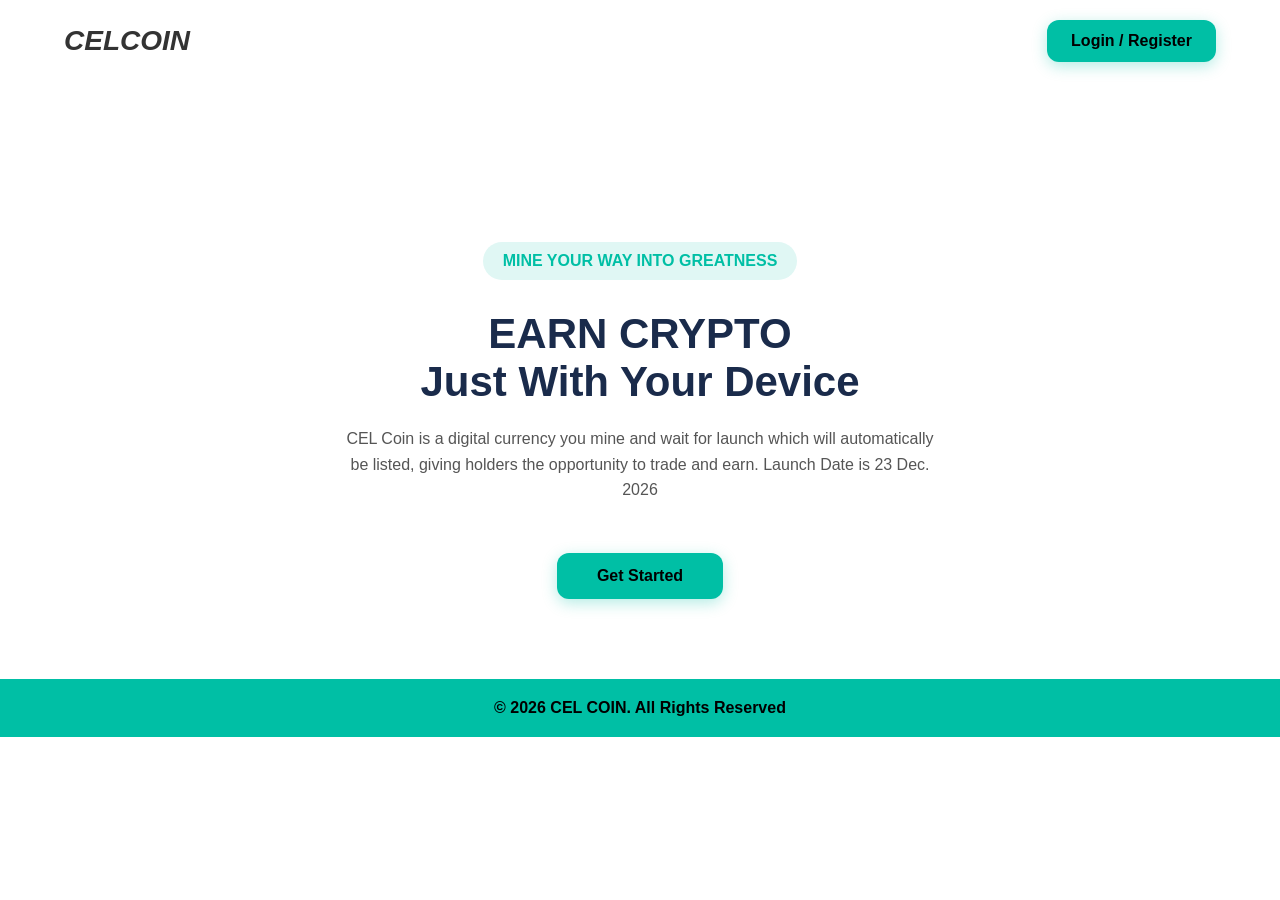
==== index.html @ f86c86c9 "Enhance login functionality with user data storage Added user email and ID storage on login for bett" ====
<!DOCTYPE html>
<html>
<head>
<title>CELCOIN</title>
<meta name="viewport" content="width=device-width, initial-scale=1.0">
<script src="//api.backendless.com/sdk/js/latest/backendless.min.js"></script>
<style>
*{margin:0; padding:0; box-sizing:border-box; font-family:'Segoe UI', Arial}
body{background:#fff; color:#333}
header{display:flex; justify-content:space-between; align-items:center; padding:20px 5%; background:#fff}
.logo{font-size:28px; font-weight:bold; font-style:italic}
.logo.cel{color:#aaa}.logo.coin{color:#00bfa5}
.btn-teal{background:#00bfa5; color:#000; padding:12px 24px; border:none; border-radius:12px; font-weight:bold; font-size:16px; cursor:pointer; box-shadow:0 4px 15px rgba(0,191,165,0.3)}
.hero{background:url('https://images.unsplash.com/photo-1558494949-ef010cbdcc31?w=1200') center/cover; padding:60px 5%; text-align:center; opacity:0.9}
.content{padding:40px 5%; text-align:center}
.badge{display:inline-block; background:#e0f7f4; color:#00bfa5; padding:10px 20px; border-radius:50px; font-weight:bold; margin-bottom:20px}
h1{font-size:42px; color:#1a2b4b; margin:10px 0}
h1.green{color:#00bfa5}
p{font-size:16px; color:#555; line-height:1.6; max-width:600px; margin:20px auto}
.btn-get{margin-top:30px; background:#00bfa5; color:#000; padding:14px 40px; border:none; border-radius:12px; font-weight:bold; font-size:16px; cursor:pointer; box-shadow:0 4px 15px rgba(0,191,165,0.3)}
.modal{display:none; position:fixed; top:0; left:0; width:100%; height:100%; background:rgba(0,0,0,0.6); justify-content:center; align-items:center; z-index:999}
.modal-content{background:#fff; padding:30px; border-radius:12px; width:90%; max-width:400px}
.modal-content h2{color:#00bfa5; margin-bottom:15px}
.modal-content input{width:100%; padding:12px; margin:10px 0; border:1px solid #ddd; border-radius:6px}
.modal-content button{width:100%; padding:12px; background:#00bfa5; color:#fff; border:none; border-radius:6px; font-weight:bold; cursor:pointer; margin-top:10px}
.close{float:right; font-size:24px; cursor:pointer; color:#999}
.tabs{display:flex; gap:10px; margin-bottom:15px}.tab{flex:1; padding:10px; border:none; background:#eee; border-radius:6px; cursor:pointer}.tab.active{background:#00bfa5; color:#fff}
footer{background:#00bfa5; color:#000; text-align:center; padding:20px; font-weight:bold; margin-top:40px}
</style>
</head>
<body>
<header>
<div class="logo"><span class="cel">CEL</span><span class="coin">COIN</span></div>
<button class="btn-teal" onclick="openModal()">Login / Register</button>
</header>
<div class="hero"></div>
<div class="content">
<div class="badge">MINE YOUR WAY INTO GREATNESS</div>
<h1>EARN CRYPTO <br><span class="green">Just With Your Device</span></h1>
<p>CEL Coin is a digital currency you mine and wait for launch which will automatically be listed, giving holders the opportunity to trade and earn. Launch Date is 23 Dec. 2026</p>
<button class="btn-get" onclick="openModal()">Get Started</button>
</div>

<div class="modal" id="authModal">
<div class="modal-content">
<span class="close" onclick="closeModal()">&times;</span>
<div class="tabs">
<button class="tab active" onclick="showTab('login')">Login</button>
<button class="tab" onclick="showTab('register')">Register</button>
</div>
<div id="loginForm">
<h2>Login</h2>
<input id="loginEmail" type="email" placeholder="Email" required>
<input id="loginPassword" type="password" placeholder="Password" required>
<button onclick="login()">Login</button>
</div>
<div id="registerForm" style="display:none">
<h2>Register</h2>
<input id="regName" placeholder="Full Name" required>
<input id="regEmail" type="email" placeholder="Email" required>
<input id="regPassword" type="password" placeholder="Password" required>
<input id="regReferral" placeholder="Referral Email Optional">
<button onclick="register()">Register</button>
</div>
</div>
</div>

<footer>© 2026 CEL COIN. All Rights Reserved</footer>

<script>
// BACKENDLESS SETUP
Backendless.initApp('9FCDC961-9B0A-4C69-B461-93E55A07BA66', '1D7B1EB4-11B4-4FE9-99D6-D146155BA699');

function openModal(){document.getElementById('authModal').style.display='flex'}
function closeModal(){document.getElementById('authModal').style.display='none'}

function showTab(tab){
  document.querySelectorAll('.tab').forEach(t=>t.classList.remove('active'));
  if(tab==='login'){
    document.getElementById('loginForm').style.display='block';
    document.getElementById('registerForm').style.display='none';
    document.querySelectorAll('.tab')[0].classList.add('active');
  } else {
    document.getElementById('loginForm').style.display='none';
    document.getElementById('registerForm').style.display='block';
    document.querySelectorAll('.tab')[1].classList.add('active');
  }
}

window.onload = function(){
  const urlParams = new URLSearchParams(window.location.search);
  const ref = urlParams.get('ref');
  if(ref){
    document.getElementById('regReferral').value = decodeURIComponent(ref);
    openModal(); showTab('register');
  }
}

// REGISTER
async function register(){
  let name = document.getElementById('regName').value.trim();
  let email = document.getElementById('regEmail').value.trim().toLowerCase();
  let pass = document.getElementById('regPassword').value.trim();
  let ref = document.getElementById('regReferral').value.trim().toLowerCase();
  if(!name ||!email ||!pass) return alert('Fill all fields');
  try{
    let user = new Backendless.User();
    user.email = email;
    user.password = pass;
    user.name = name;
    user.balance = ref? 100 : 0;
    user.referrals = 0;
    user.referral = ref;
    await Backendless.UserService.register(user);

    if(ref){
      let query = "email = '" + ref + "'";
      let referrer = await Backendless.Data.of("Users").findFirst({where: query});
      if(referrer){
        referrer.balance = (referrer.balance || 0) + 100;
        referrer.referrals = (referrer.referrals || 0) + 1;
        await Backendless.Data.of("Users").save(referrer);
      }
    }
    alert('Registered Successfully!');
    window.location = 'dashboard.html';
  }catch(error){ alert(error.message); }
}

// LOGIN
async function login(){
  let email = document.getElementById('loginEmail').value.trim().toLowerCase();
  let pass = document.getElementById('loginPassword').value.trim();
  
  // Admin bypass
  if(email === 'philip00mark@yahoo.com' && pass === 'Cshinemy00'){
    localStorage.setItem('isAdmin', 'true');
    localStorage.setItem('userEmail', email); // ADD THIS
    return window.location = 'adminpanel.html';
  }
  
  try{
    let user = await Backendless.UserService.login(email, pass, true); // ADD "let user ="
    localStorage.setItem('isAdmin', 'false');
    localStorage.setItem('userEmail', user.email); // ADD THIS LINE
    localStorage.setItem('userId', user.objectId); // ADD THIS LINE
    window.location = 'dashboard.html';
  }catch(error){ 
    alert('Invalid email or password'); 
  }
}
</script>
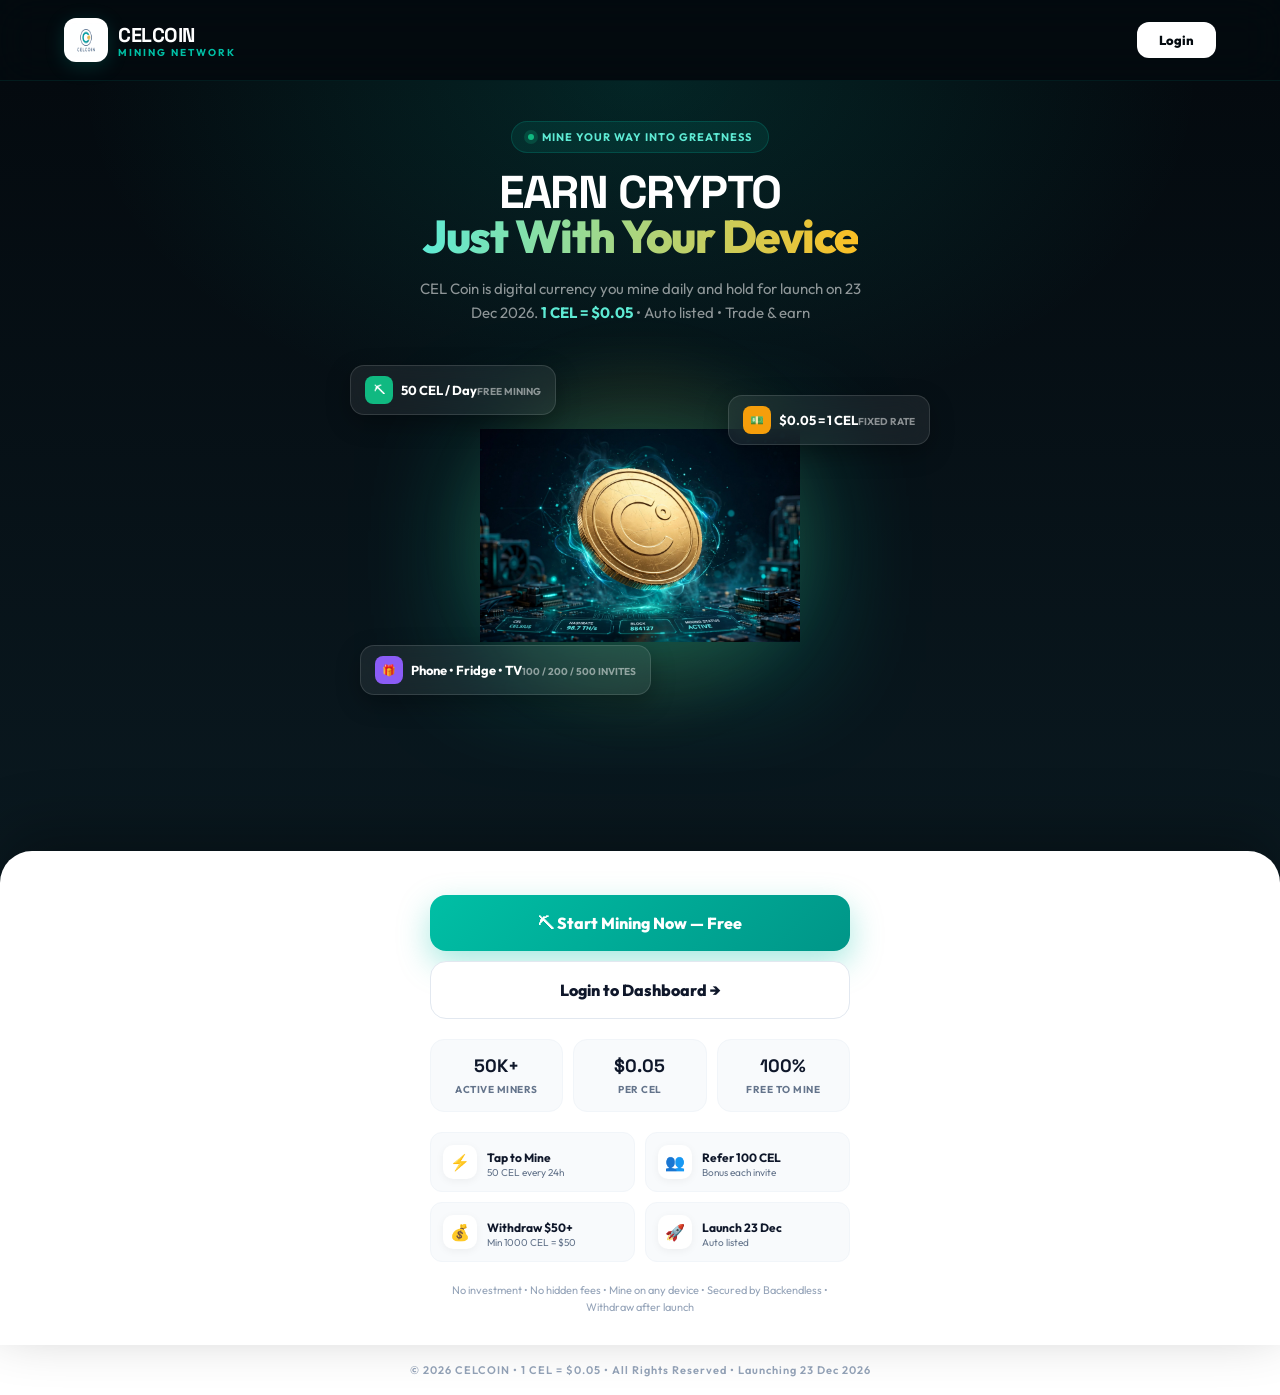
==== commit 4a8f9d8b: "Update index.html" ====
--- a/index.html
+++ b/index.html
@@ -1,152 +1,184 @@
 <!DOCTYPE html>
 <html>
 <head>
-<title>CELCOIN</title>
+<title>CELCOIN - Mine $0.05 Per Coin Daily</title>
 <meta name="viewport" content="width=device-width, initial-scale=1.0">
-<script src="//api.backendless.com/sdk/js/latest/backendless.min.js"></script>
+<link href="https://fonts.googleapis.com/css2?family=Outfit:wght@400;600;700;800&family=Space+Grotesk:wght@600;700;800&display=swap" rel="stylesheet">
 <style>
-*{margin:0; padding:0; box-sizing:border-box; font-family:'Segoe UI', Arial}
-body{background:#fff; color:#333}
-header{display:flex; justify-content:space-between; align-items:center; padding:20px 5%; background:#fff}
-.logo{font-size:28px; font-weight:bold; font-style:italic}
-.logo.cel{color:#aaa}.logo.coin{color:#00bfa5}
-.btn-teal{background:#00bfa5; color:#000; padding:12px 24px; border:none; border-radius:12px; font-weight:bold; font-size:16px; cursor:pointer; box-shadow:0 4px 15px rgba(0,191,165,0.3)}
-.hero{background:url('https://images.unsplash.com/photo-1558494949-ef010cbdcc31?w=1200') center/cover; padding:60px 5%; text-align:center; opacity:0.9}
-.content{padding:40px 5%; text-align:center}
-.badge{display:inline-block; background:#e0f7f4; color:#00bfa5; padding:10px 20px; border-radius:50px; font-weight:bold; margin-bottom:20px}
-h1{font-size:42px; color:#1a2b4b; margin:10px 0}
-h1.green{color:#00bfa5}
-p{font-size:16px; color:#555; line-height:1.6; max-width:600px; margin:20px auto}
-.btn-get{margin-top:30px; background:#00bfa5; color:#000; padding:14px 40px; border:none; border-radius:12px; font-weight:bold; font-size:16px; cursor:pointer; box-shadow:0 4px 15px rgba(0,191,165,0.3)}
-.modal{display:none; position:fixed; top:0; left:0; width:100%; height:100%; background:rgba(0,0,0,0.6); justify-content:center; align-items:center; z-index:999}
-.modal-content{background:#fff; padding:30px; border-radius:12px; width:90%; max-width:400px}
-.modal-content h2{color:#00bfa5; margin-bottom:15px}
-.modal-content input{width:100%; padding:12px; margin:10px 0; border:1px solid #ddd; border-radius:6px}
-.modal-content button{width:100%; padding:12px; background:#00bfa5; color:#fff; border:none; border-radius:6px; font-weight:bold; cursor:pointer; margin-top:10px}
-.close{float:right; font-size:24px; cursor:pointer; color:#999}
-.tabs{display:flex; gap:10px; margin-bottom:15px}.tab{flex:1; padding:10px; border:none; background:#eee; border-radius:6px; cursor:pointer}.tab.active{background:#00bfa5; color:#fff}
-footer{background:#00bfa5; color:#000; text-align:center; padding:20px; font-weight:bold; margin-top:40px}
+*{margin:0;padding:0;box-sizing:border-box;font-family:'Outfit',sans-serif}
+body{background:#040a0f;color:#fff;overflow-x:hidden}
+header{display:flex;justify-content:space-between;align-items:center;padding:18px 5%;background:rgba(4,10,15,0.7);backdrop-filter:blur(20px);border-bottom:1px solid rgba(0,191,165,0.1);position:sticky;top:0;z-index:20}
+.logo-wrap{display:flex;align-items:center;gap:10px}
+.logo-img{width:44px;height:44px;border-radius:12px;background:#fff;padding:5px;box-shadow:0 4px 20px rgba(0,191,165,0.2)}
+.logo-text b{font-family:'Space Grotesk',sans-serif;font-size:20px;font-weight:800;letter-spacing:-0.5px;color:#fff}
+.logo-text span{font-size:10px;font-weight:700;letter-spacing:2px;color:#00bfa5;text-transform:uppercase;display:block;margin-top:-2px}
+.btn-header{background:#fff;color:#040a0f;padding:10px 22px;border:none;border-radius:12px;font-weight:800;font-size:13px;cursor:pointer;transition:all .2s}
+.btn-header:hover{background:#00bfa5;color:#fff;transform:translateY(-1px)}
+
+.hero{display:flex;flex-direction:column;align-items:center;text-align:center;padding:40px 5% 0;position:relative;min-height:90vh;background:radial-gradient(800px 500px at 50% 0%, rgba(0,191,165,0.15) 0%, transparent 70%), linear-gradient(180deg, #040a0f 0%, #0a1920 100%)}
+.badge{background:rgba(0,191,165,0.1);border:1px solid rgba(0,191,165,0.2);color:#5eead4;padding:8px 16px;border-radius:50px;font-weight:700;font-size:11px;letter-spacing:1px;display:inline-flex;gap:8px;align-items:center;margin-bottom:18px}
+.dot{width:6px;height:6px;background:#10b981;border-radius:50%;box-shadow:0 0 0 4px rgba(16,185,129,0.2);animation:pulse 2s infinite}
+@keyframes pulse{0%{box-shadow:0 0 0 0 rgba(16,185,129,0.4)}70%{box-shadow:0 0 0 8px rgba(16,185,129,0)}100%{box-shadow:0 0 0 0 rgba(16,185,129,0)}}
+.hero h1{font-family:'Space Grotesk',sans-serif;font-size:46px;font-weight:800;line-height:0.95;letter-spacing:-1.5px;max-width:620px}
+.hero h1 span{background:linear-gradient(90deg,#5eead4 0%,#fbbf24 100%);-webkit-background-clip:text;-webkit-text-fill-color:transparent}
+.hero p{font-size:15px;color:rgba(255,255,255,0.55);line-height:1.6;max-width:460px;margin:18px auto 0}
+
+.coin-visual{position:relative;width:100%;max-width:600px;margin:20px auto 0;height:380px;display:flex;align-items:center;justify-content:center}
+.coin-img{width:320px;height:320px;object-fit:contain;filter:drop-shadow(0 20px 60px rgba(0,191,165,0.4));animation:floatCoin 4s ease-in-out infinite;position:relative;z-index:2}
+@keyframes floatCoin{0%,100%{transform:translateY(0) rotate(-2deg)}50%{transform:translateY(-18px) rotate(2deg)}}
+.glow{position:absolute;width:400px;height:400px;background:radial-gradient(circle, rgba(0,191,165,0.25) 0%, rgba(251,191,36,0.1) 40%, transparent 70%);border-radius:50%;filter:blur(20px);animation:glowPulse 4s ease-in-out infinite}
+@keyframes glowPulse{0%,100%{transform:scale(0.9);opacity:0.8}50%{transform:scale(1.1);opacity:1}}
+.float-card{position:absolute;background:rgba(255,255,255,0.07);backdrop-filter:blur(16px);border:1px solid rgba(255,255,255,0.12);padding:10px 14px;border-radius:14px;font-size:11px;font-weight:700;display:flex;align-items:center;gap:8px;box-shadow:0 8px 24px rgba(0,0,0,0.3);z-index:3}
+.float-card b{color:#fff;font-size:13px} .float-card span{color:rgba(255,255,255,0.5);font-size:10px;text-transform:uppercase}
+.card1{top:20px;left:10px;animation:float1 3.5s ease-in-out infinite}
+.card2{top:50px;right:10px;animation:float2 4s ease-in-out infinite}
+.card3{bottom:30px;left:20px;animation:float3 3.8s ease-in-out infinite}
+@keyframes float1{0%,100%{transform:translateY(0)}50%{transform:translateY(-10px)}}
+@keyframes float2{0%,100%{transform:translateY(0)}50%{transform:translateY(-12px)}}
+@keyframes float3{0%,100%{transform:translateY(0)}50%{transform:translateY(-8px)}}
+
+.cta-area{background:#fff;border-radius:32px 32px 0 0;padding:32px 5% 30px;margin-top:-40px;position:relative;z-index:5;box-shadow:0 -20px 60px rgba(0,0,0,0.3)}
+.cta-inner{max-width:420px;margin:0 auto;text-align:center}
+.btn-main{width:100%;padding:18px;background:linear-gradient(135deg,#0f172a,#1e293b);color:#fff;border:none;border-radius:16px;font-weight:800;font-size:16px;cursor:pointer;box-shadow:0 12px 32px rgba(15,23,42,0.25);transition:all .2s;display:flex;align-items:center;justify-content:center;gap:10px}
+.btn-main:hover{transform:translateY(-2px);box-shadow:0 16px 40px rgba(15,23,42,0.3)}
+.btn-main.teal{background:linear-gradient(135deg,#00bfa5,#009688);box-shadow:0 12px 32px rgba(0,191,165,0.35);margin-top:12px}
+.stats{display:grid;grid-template-columns:repeat(3,1fr);gap:10px;margin:20px 0}
+.stat{background:#f8fafc;border:1px solid #f1f5f9;padding:14px;border-radius:14px;text-align:center}
+.stat b{font-family:'Space Grotesk',sans-serif;font-size:18px;color:#0f172a;display:block}
+.stat span{font-size:10px;color:#64748b;font-weight:700;text-transform:uppercase;letter-spacing:0.5px}
+.features{display:grid;grid-template-columns:1fr 1fr;gap:10px;text-align:left;margin-top:16px}
+.feat{background:#f8fafc;border:1px solid #f1f5f9;padding:12px;border-radius:12px;display:flex;gap:10px;align-items:center}
+.feat-icon{width:34px;height:34px;background:#fff;border-radius:10px;display:flex;align-items:center;justify-content:center;font-size:16px;box-shadow:0 2px 8px rgba(0,0,0,0.05)}
+.feat b{font-size:12px;color:#0f172a} .feat span{font-size:10px;color:#64748b;display:block}
+
+.modal{display:none;position:fixed;top:0;left:0;width:100%;height:100%;background:rgba(4,10,15,0.75);backdrop-filter:blur(12px);justify-content:center;align-items:center;z-index:999;padding:20px}
+.modal-content{background:#fff;padding:28px;border-radius:24px;width:100%;max-width:400px;box-shadow:0 24px 64px rgba(0,0,0,0.4);position:relative;overflow:hidden;animation:pop .3s ease}
+.modal-content::before{content:'';position:absolute;top:0;left:0;right:0;height:3px;background:linear-gradient(90deg,#00bfa5,#fbbf24,#00bfa5);background-size:200% 100%;animation:shimmer 3s linear infinite}
+@keyframes shimmer{0%{background-position:200% 0}100%{background-position:-200% 0}}
+@keyframes pop{from{transform:scale(0.9);opacity:0}to{transform:scale(1);opacity:1}}
+.close{position:absolute;top:16px;right:16px;width:28px;height:28px;background:#f1f5f9;border-radius:50%;display:flex;align-items:center;justify-content:center;cursor:pointer;color:#64748b}
+.tabs{display:flex;gap:6px;background:#f1f5f9;border-radius:14px;padding:4px;margin:16px 0}
+.tab{flex:1;padding:10px;border:none;background:transparent;border-radius:10px;cursor:pointer;font-weight:700;font-size:13px;color:#64748b;transition:all .2s}
+.tab.active{background:#0f172a;color:#fff;box-shadow:0 4px 12px rgba(15,23,42,0.2)}
+.input{width:100%;padding:14px 16px;margin:7px 0;border:1.5px solid #e2e8f0;border-radius:12px;background:#f8fafc;font-size:14px;outline:none;transition:all .2s}
+.input:focus{border-color:#00bfa5;background:#fff;box-shadow:0 0 0 4px rgba(0,191,165,0.1)}
+.btn-modal{width:100%;padding:14px;background:#0f172a;color:#fff;border:none;border-radius:12px;font-weight:700;cursor:pointer;margin-top:10px;transition:all .2s}
+.btn-modal.teal{background:linear-gradient(135deg,#00bfa5,#009688)}
+.ref-note{background:#ecfdf5;border:1px solid #a7f3d0;padding:10px;border-radius:10px;font-size:11px;color:#065f46;margin-top:8px;display:flex;gap:6px}
+footer{background:#fff;text-align:center;padding:18px;font-size:11px;color:#94a3b8;font-weight:600;letter-spacing:1px}
 </style>
 </head>
 <body>
 <header>
-<div class="logo"><span class="cel">CEL</span><span class="coin">COIN</span></div>
-<button class="btn-teal" onclick="openModal()">Login / Register</button>
+  <div class="logo-wrap">
+    <img src="[data-uri]" class="logo-img" alt="CELCOIN">
+    <div class="logo-text"><b>CELCOIN</b><span>MINING NETWORK</span></div>
+  </div>
+  <button class="btn-header" onclick="openModal()">Login</button>
 </header>
-<div class="hero"></div>
-<div class="content">
-<div class="badge">MINE YOUR WAY INTO GREATNESS</div>
-<h1>EARN CRYPTO <br><span class="green">Just With Your Device</span></h1>
-<p>CEL Coin is a digital currency you mine and wait for launch which will automatically be listed, giving holders the opportunity to trade and earn. Launch Date is 23 Dec. 2026</p>
-<button class="btn-get" onclick="openModal()">Get Started</button>
+
+<div class="hero">
+  <div class="badge"><div class="dot"></div> MINE YOUR WAY INTO GREATNESS</div>
+  <h1>EARN CRYPTO<br><span>Just With Your Device</span></h1>
+  <p>CEL Coin is digital currency you mine daily and hold for launch on 23 Dec 2026. <b style="color:#5eead4">1 CEL = $0.05</b> • Auto listed • Trade & earn</p>
+  
+  <div class="coin-visual">
+    <div class="glow"></div>
+    <img src="[data-uri]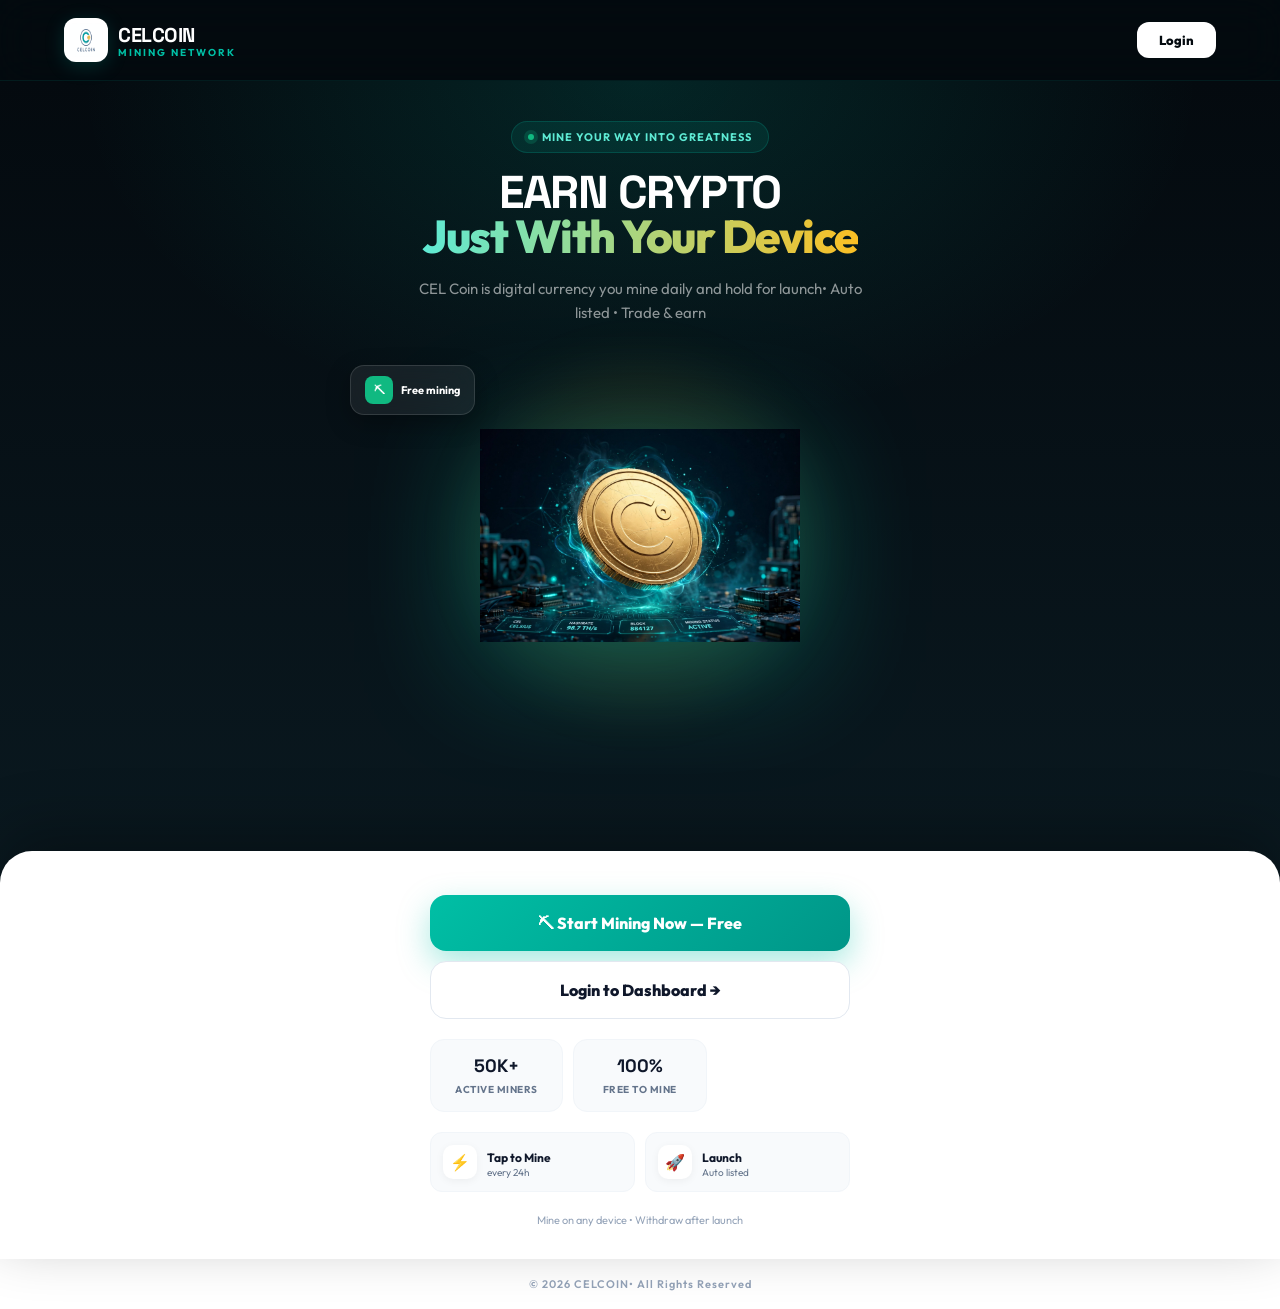
==== commit a0c6dc66: "Update index.html" ====
--- a/index.html
+++ b/index.html
@@ -1,7 +1,7 @@
 <!DOCTYPE html>
 <html>
 <head>
-<title>CELCOIN - Mine $0.05 Per Coin Daily</title>
+<title>CELCOIN NETWORK</title>
 <meta name="viewport" content="width=device-width, initial-scale=1.0">
 <link href="https://fonts.googleapis.com/css2?family=Outfit:wght@400;600;700;800&family=Space+Grotesk:wght@600;700;800&display=swap" rel="stylesheet">
 <style>
@@ -80,14 +80,12 @@
 <div class="hero">
   <div class="badge"><div class="dot"></div> MINE YOUR WAY INTO GREATNESS</div>
   <h1>EARN CRYPTO<br><span>Just With Your Device</span></h1>
-  <p>CEL Coin is digital currency you mine daily and hold for launch on 23 Dec 2026. <b style="color:#5eead4">1 CEL = $0.05</b> • Auto listed • Trade & earn</p>
+  <p>CEL Coin is digital currency you mine daily and hold for launch• Auto listed • Trade & earn</p>
   
   <div class="coin-visual">
     <div class="glow"></div>
     <img src="[data-uri]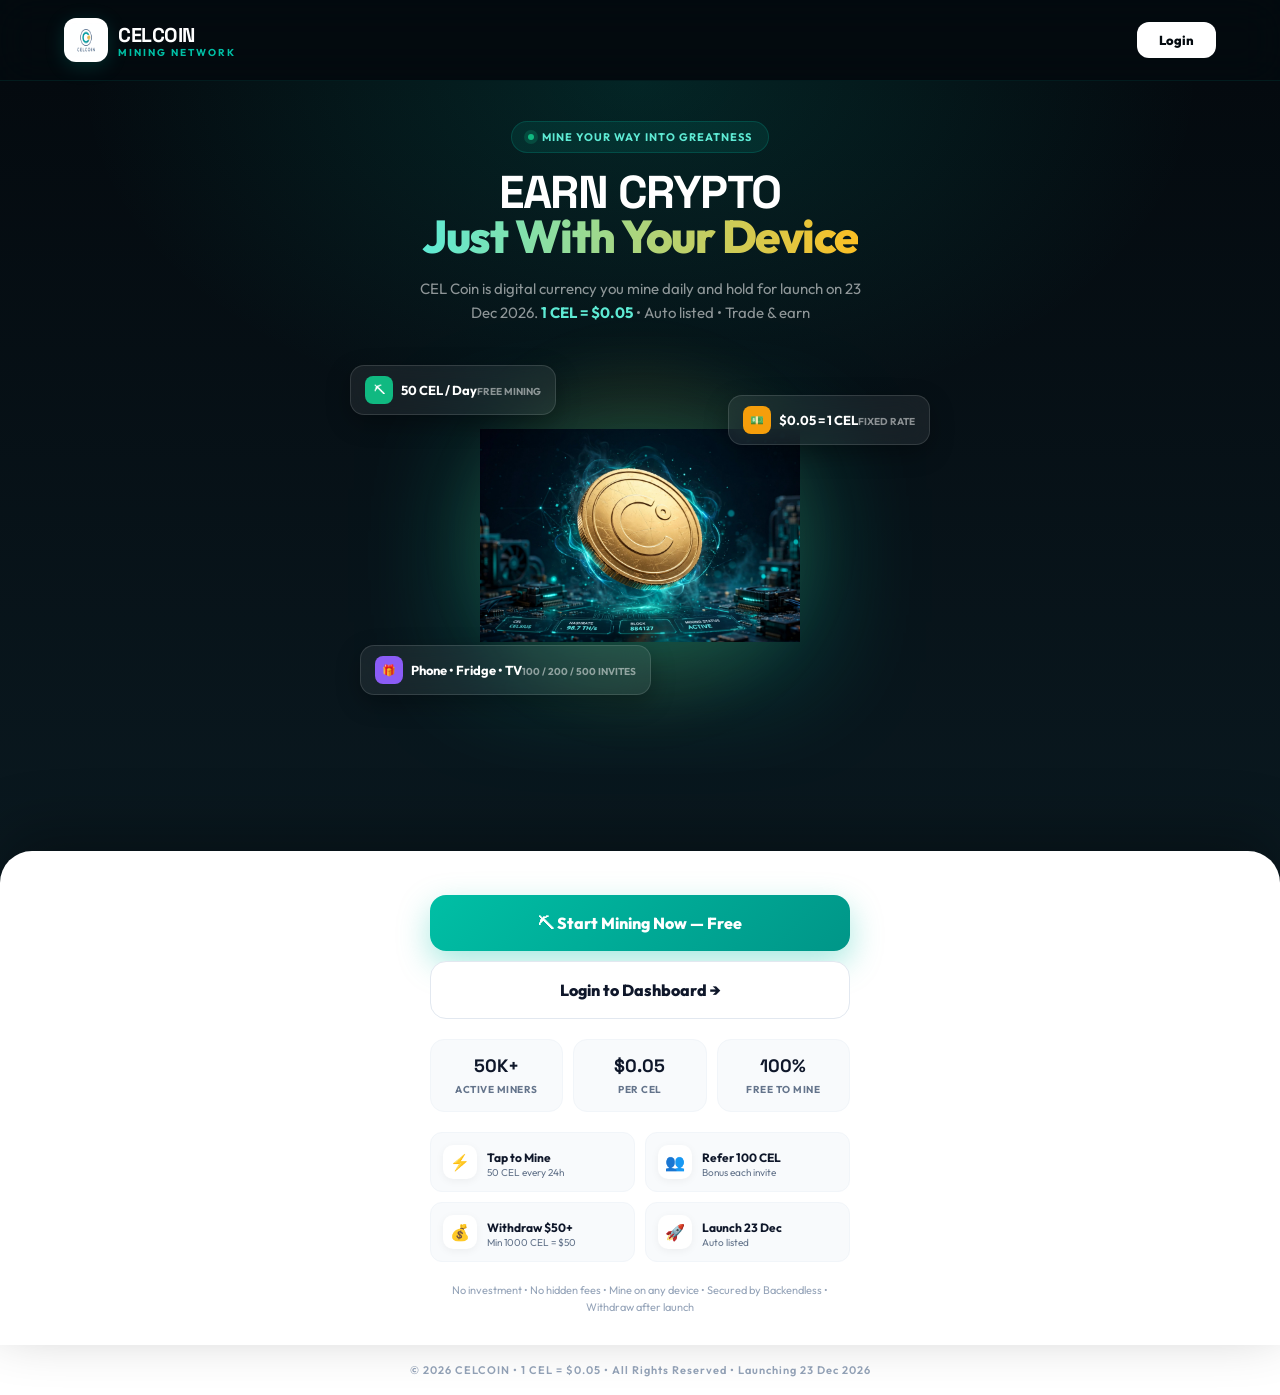
==== commit ceec0f35: "Update index.html" ====
--- a/index.html
+++ b/index.html
@@ -1,8 +1,24 @@
 <!DOCTYPE html>
 <html>
 <head>
-<title>CELCOIN NETWORK</title>
+<title>CELCOIN - Mine $0.05 Per Coin Daily</title>
 <meta name="viewport" content="width=device-width, initial-scale=1.0">
+
+<meta name="google-site-verification" content="0be1c754ccf5390a" />
+<meta name="description" content="CELCOIN - Mine $0.05 per coin daily. Join 50,000+ Nigerians earning free crypto. Daily tasks, referrals & instant withdrawal. Start mining now!" />
+<meta name="keywords" content="celcoin, free crypto mining, mine crypto Nigeria, earn crypto daily, free bitcoin Nigeria, crypto tasks" />
+<meta name="author" content="CELCOIN" />
+<!-- Open Graph for WhatsApp/Facebook -->
+<meta property="og:title" content="CELCOIN - Mine $0.05 Per Coin Daily" />
+<meta property="og:description" content="Join 50,000+ Nigerians earning free crypto daily. Complete tasks, invite friends & withdraw instantly." />
+<meta property="og:url" content="https://celcoin.site/" />
+<meta property="og:type" content="website" />
+<meta property="og:image" content="https://celcoin.site/logo.png" />
+<!-- Twitter Card -->
+<meta name="twitter:card" content="summary_large_image" />
+<meta name="twitter:title" content="CELCOIN - Mine $0.05 Per Coin Daily" />
+<meta name="twitter:description" content="Mine free crypto daily. Tasks, referrals & instant withdrawal." />
+
 <link href="https://fonts.googleapis.com/css2?family=Outfit:wght@400;600;700;800&family=Space+Grotesk:wght@600;700;800&display=swap" rel="stylesheet">
 <style>
 *{margin:0;padding:0;box-sizing:border-box;font-family:'Outfit',sans-serif}
@@ -80,12 +96,14 @@
 <div class="hero">
   <div class="badge"><div class="dot"></div> MINE YOUR WAY INTO GREATNESS</div>
   <h1>EARN CRYPTO<br><span>Just With Your Device</span></h1>
-  <p>CEL Coin is digital currency you mine daily and hold for launch• Auto listed • Trade & earn</p>
+  <p>CEL Coin is digital currency you mine daily and hold for launch on 23 Dec 2026. <b style="color:#5eead4">1 CEL = $0.05</b> • Auto listed • Trade & earn</p>
   
   <div class="coin-visual">
     <div class="glow"></div>
     <img src="[data-uri]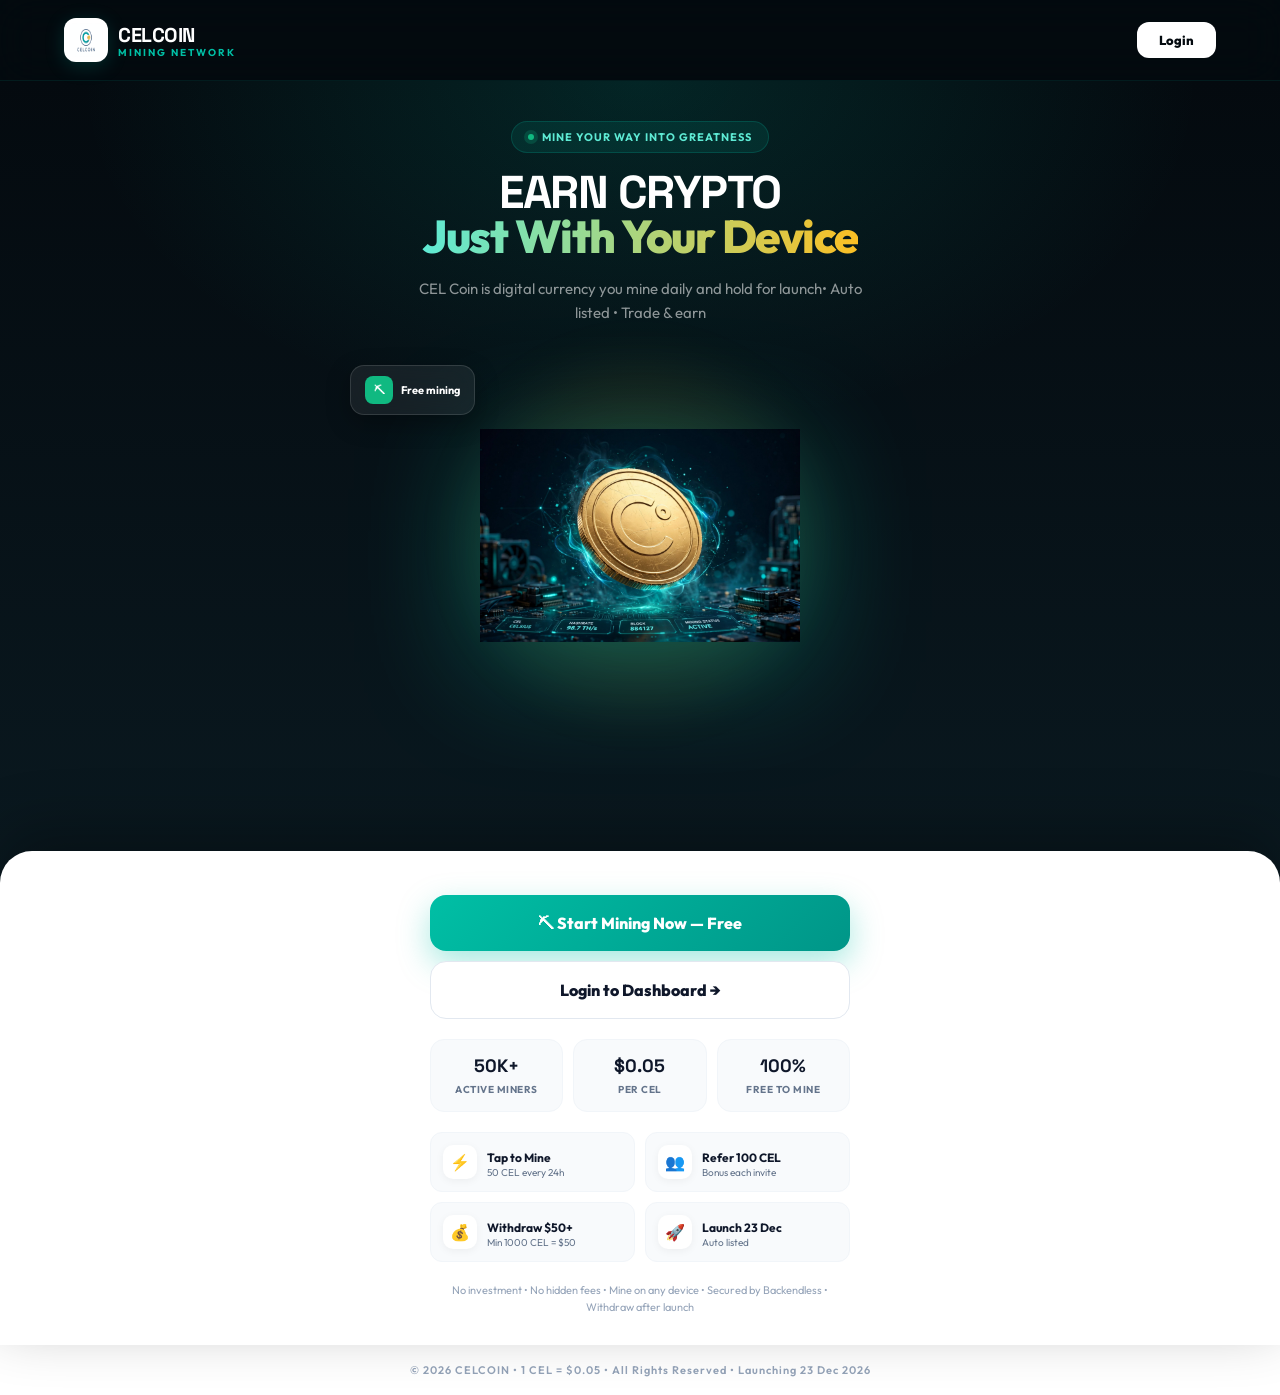
==== commit 11f06717: "Update index.html" ====
--- a/index.html
+++ b/index.html
@@ -1,24 +1,8 @@
 <!DOCTYPE html>
 <html>
 <head>
-<title>CELCOIN - Mine $0.05 Per Coin Daily</title>
+<title>CELCOIN NETWORK</title>
 <meta name="viewport" content="width=device-width, initial-scale=1.0">
-
-<meta name="google-site-verification" content="0be1c754ccf5390a" />
-<meta name="description" content="CELCOIN - Mine $0.05 per coin daily. Join 50,000+ Nigerians earning free crypto. Daily tasks, referrals & instant withdrawal. Start mining now!" />
-<meta name="keywords" content="celcoin, free crypto mining, mine crypto Nigeria, earn crypto daily, free bitcoin Nigeria, crypto tasks" />
-<meta name="author" content="CELCOIN" />
-<!-- Open Graph for WhatsApp/Facebook -->
-<meta property="og:title" content="CELCOIN - Mine $0.05 Per Coin Daily" />
-<meta property="og:description" content="Join 50,000+ Nigerians earning free crypto daily. Complete tasks, invite friends & withdraw instantly." />
-<meta property="og:url" content="https://celcoin.site/" />
-<meta property="og:type" content="website" />
-<meta property="og:image" content="https://celcoin.site/logo.png" />
-<!-- Twitter Card -->
-<meta name="twitter:card" content="summary_large_image" />
-<meta name="twitter:title" content="CELCOIN - Mine $0.05 Per Coin Daily" />
-<meta name="twitter:description" content="Mine free crypto daily. Tasks, referrals & instant withdrawal." />
-
 <link href="https://fonts.googleapis.com/css2?family=Outfit:wght@400;600;700;800&family=Space+Grotesk:wght@600;700;800&display=swap" rel="stylesheet">
 <style>
 *{margin:0;padding:0;box-sizing:border-box;font-family:'Outfit',sans-serif}
@@ -96,14 +80,12 @@
 <div class="hero">
   <div class="badge"><div class="dot"></div> MINE YOUR WAY INTO GREATNESS</div>
   <h1>EARN CRYPTO<br><span>Just With Your Device</span></h1>
-  <p>CEL Coin is digital currency you mine daily and hold for launch on 23 Dec 2026. <b style="color:#5eead4">1 CEL = $0.05</b> • Auto listed • Trade & earn</p>
+  <p>CEL Coin is digital currency you mine daily and hold for launch• Auto listed • Trade & earn</p>
   
   <div class="coin-visual">
     <div class="glow"></div>
     <img src="[data-uri]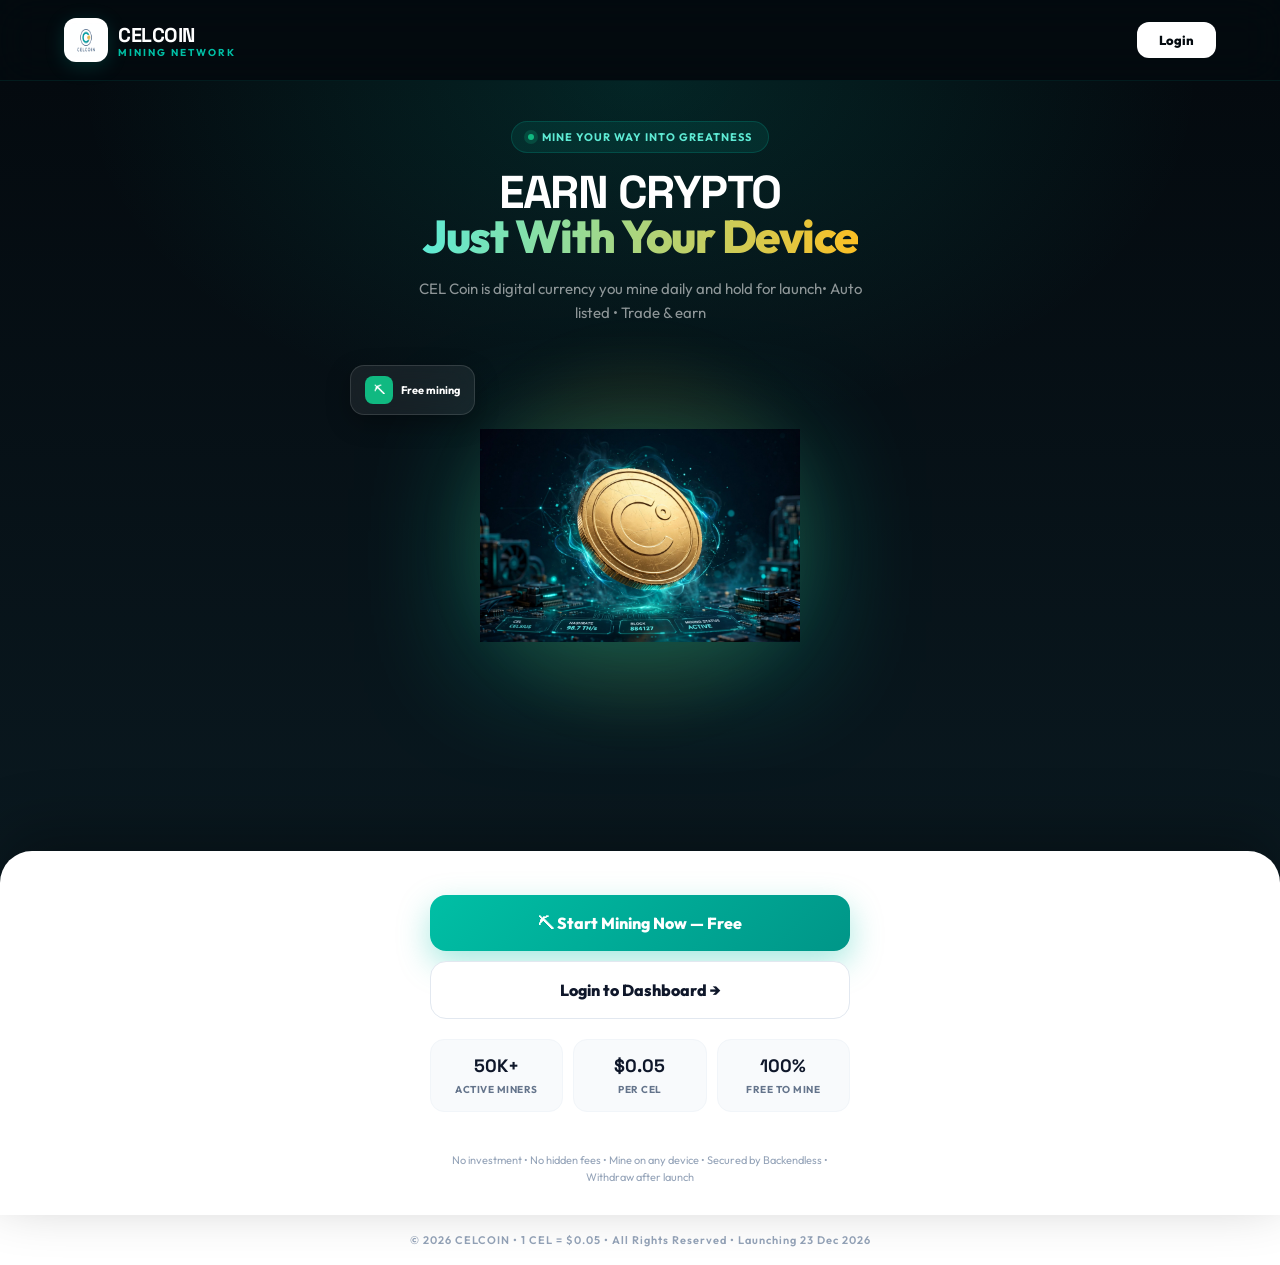
==== commit f066c3fa: "Update index.html" ====
--- a/index.html
+++ b/index.html
@@ -101,10 +101,6 @@
     </div>
 
     <div class="features">
-      <div class="feat"><div class="feat-icon">⚡</div><div><b>Tap to Mine</b><span>50 CEL every 24h</span></div></div>
-      <div class="feat"><div class="feat-icon">👥</div><div><b>Refer 100 CEL</b><span>Bonus each invite</span></div></div>
-      <div class="feat"><div class="feat-icon">💰</div><div><b>Withdraw $50+</b><span>Min 1000 CEL = $50</span></div></div>
-      <div class="feat"><div class="feat-icon">🚀</div><div><b>Launch 23 Dec</b><span>Auto listed</span></div></div>
     </div>
 
     <p style="font-size:11px;color:#94a3b8;margin-top:20px;line-height:1.5">No investment • No hidden fees • Mine on any device • Secured by Backendless • Withdraw after launch</p>
